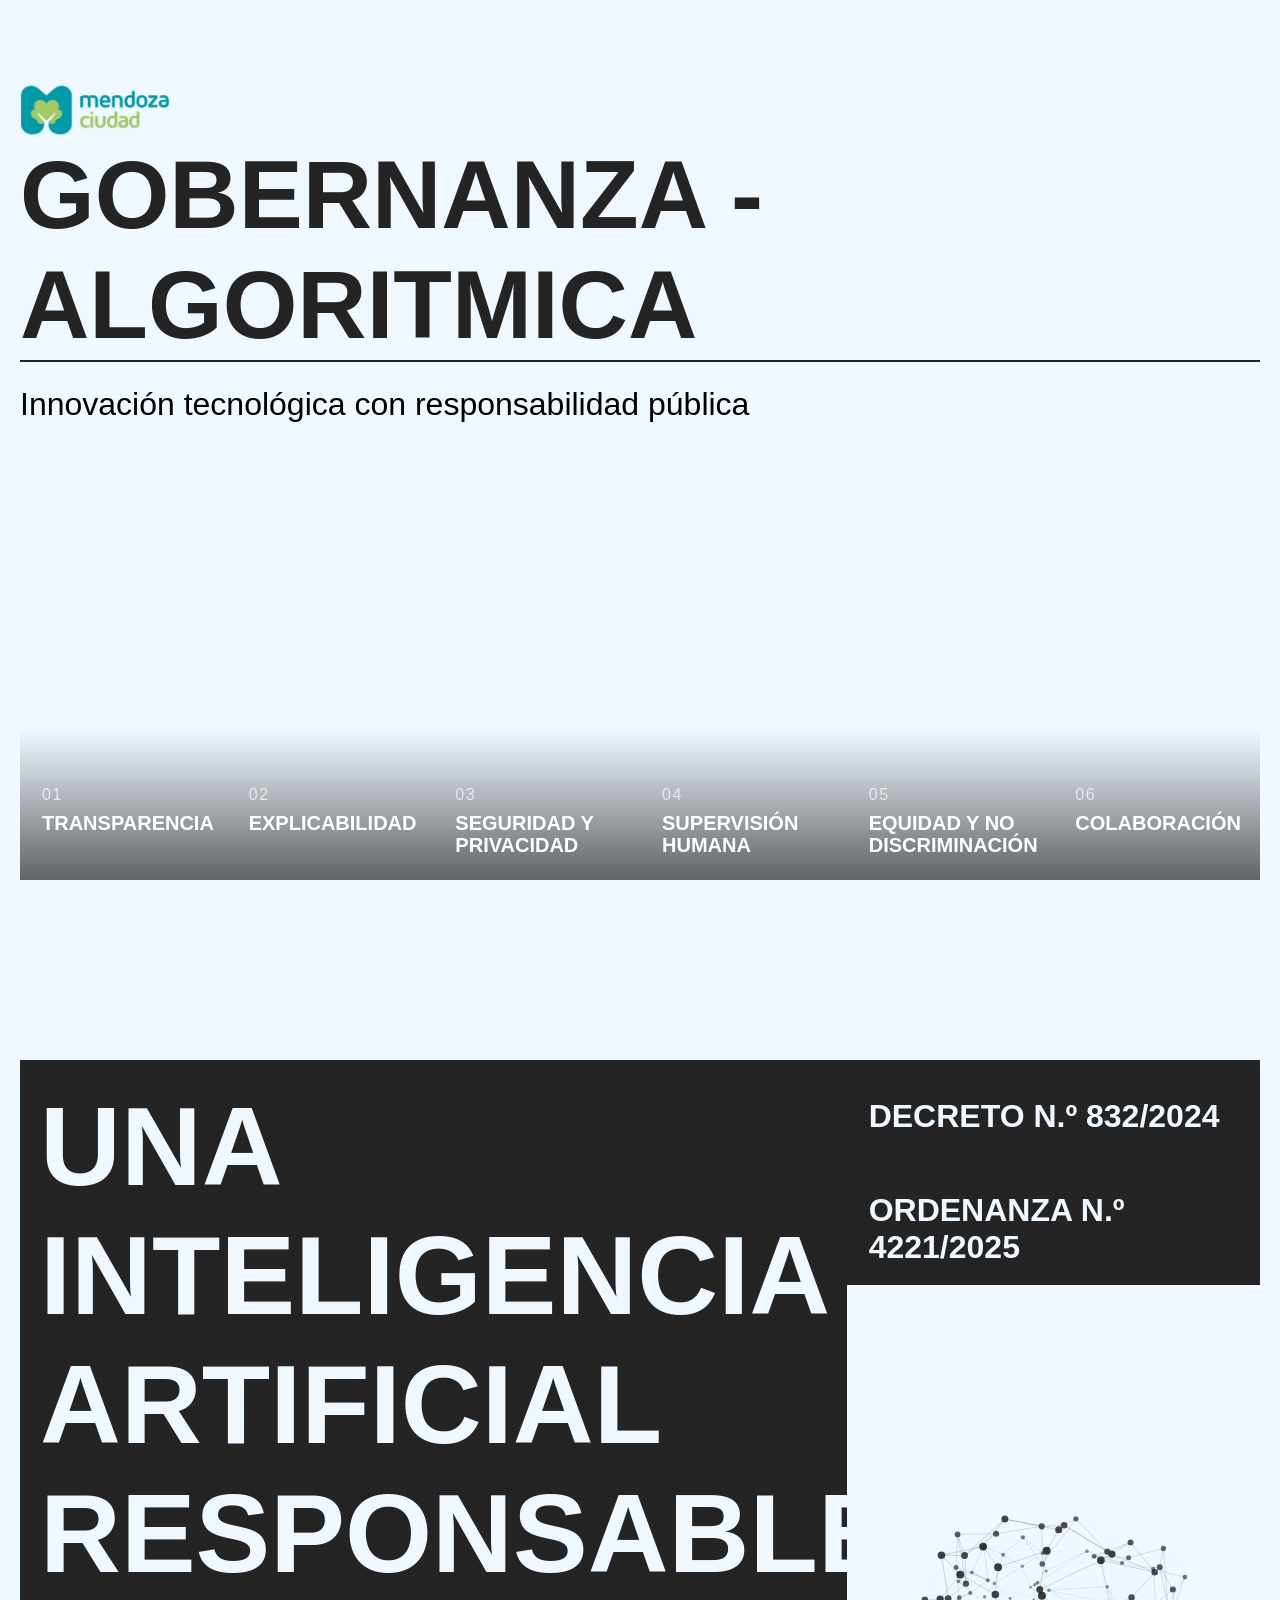
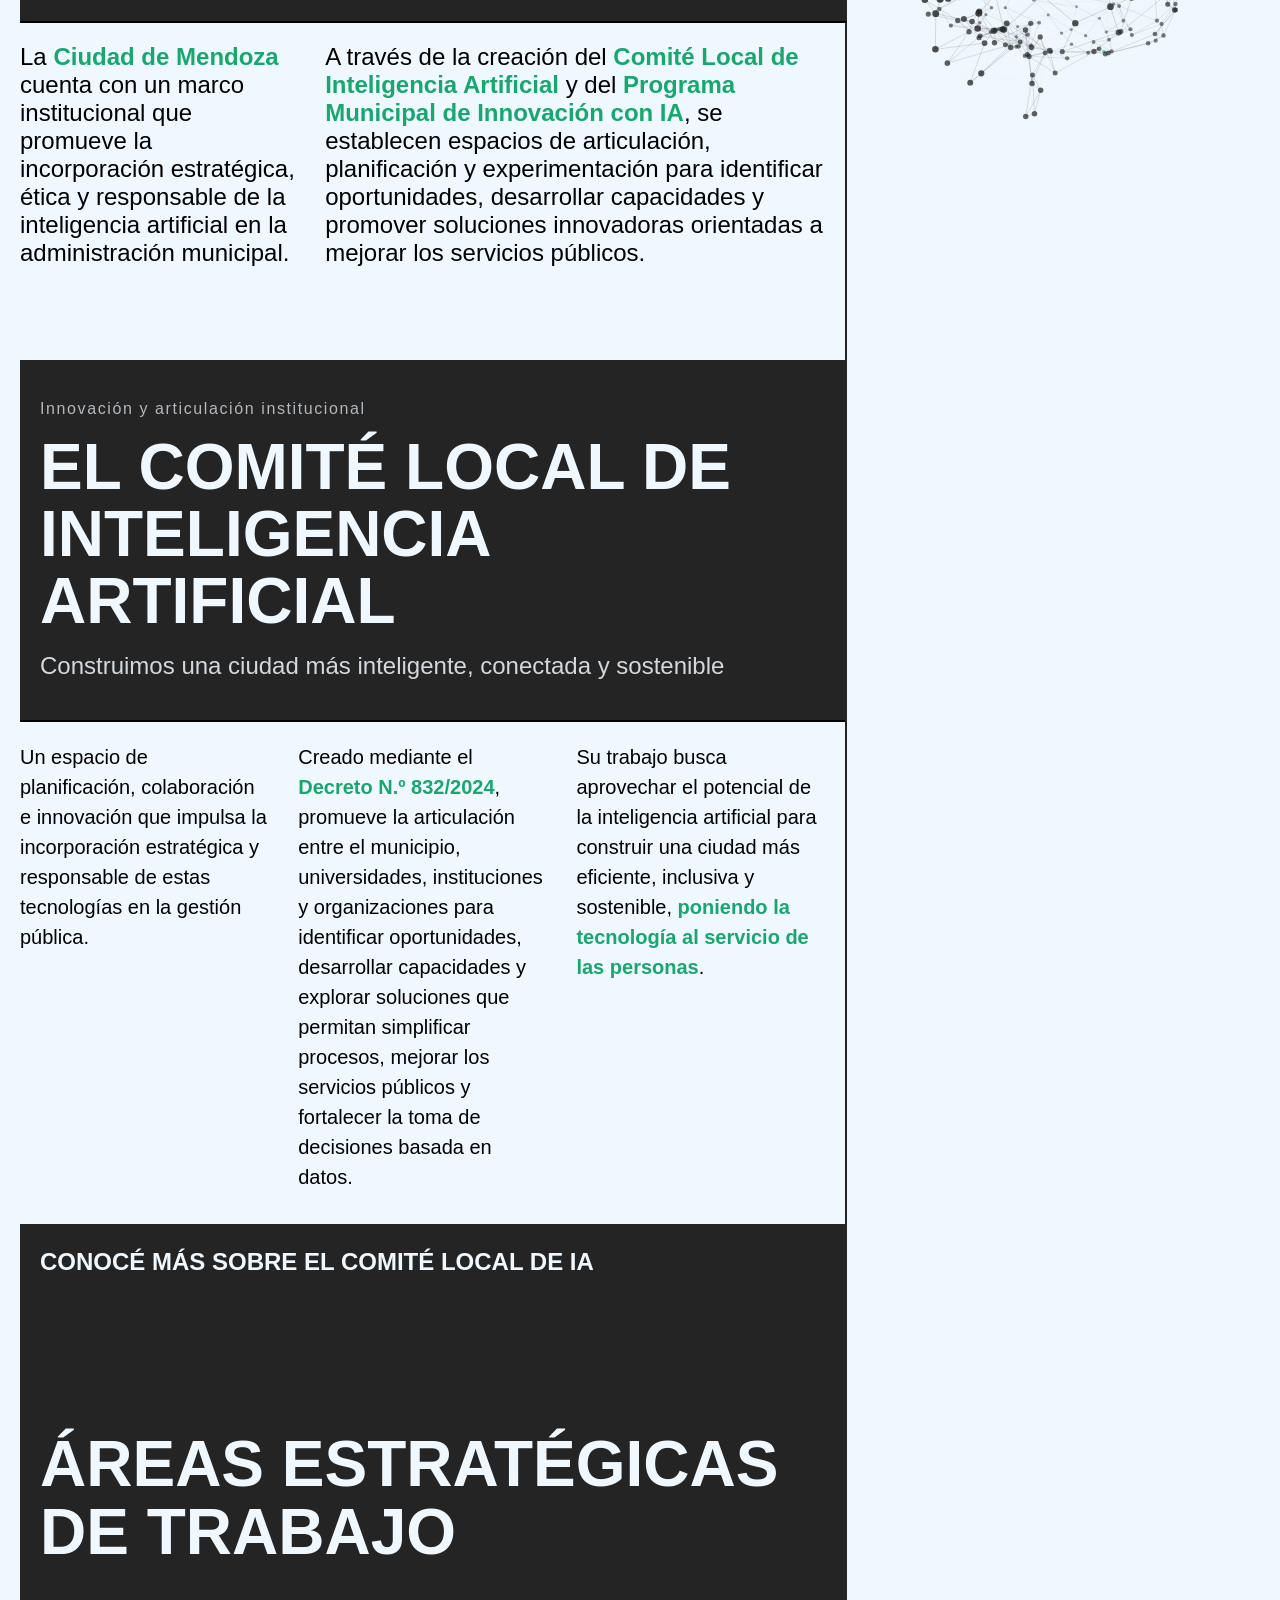
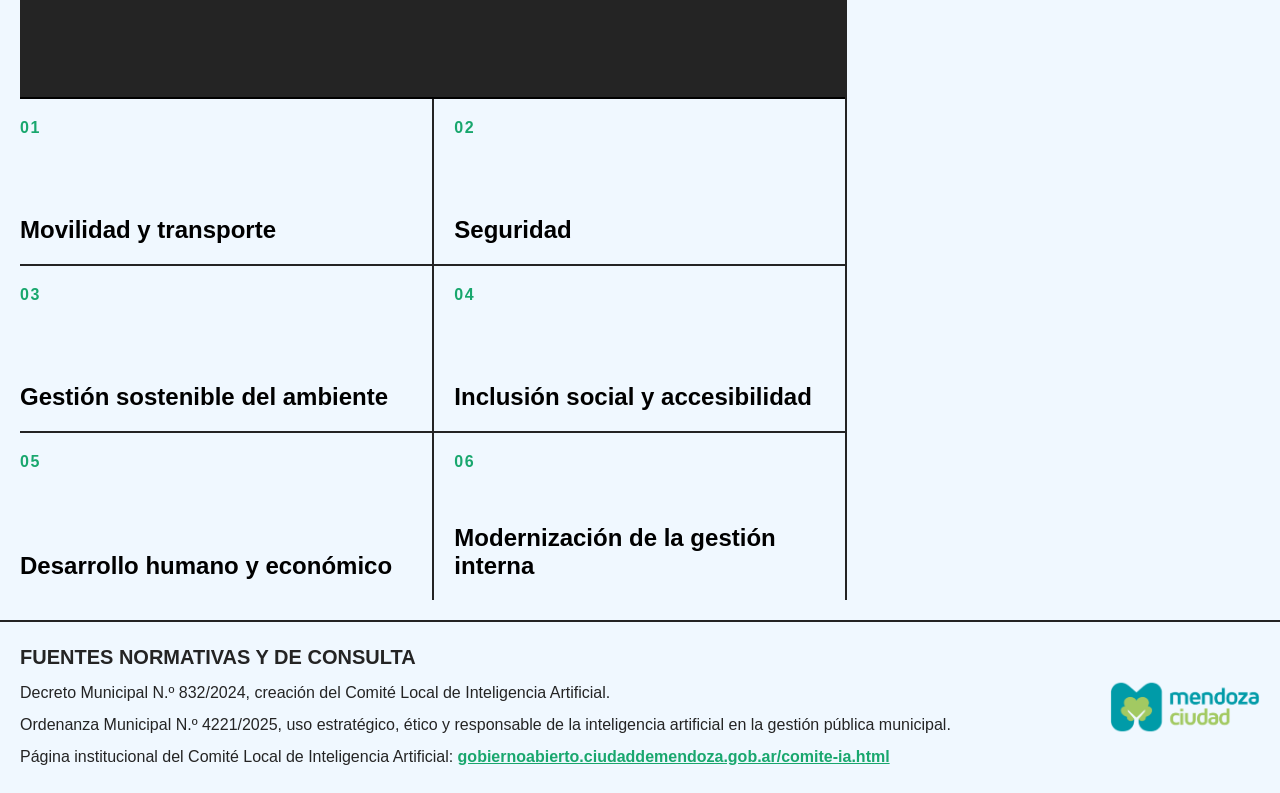
==== pages/g-algortimica/index.html @ 295cec79 "Commit inicial" ====
<!DOCTYPE html>
<html lang="en">

<head>
    <meta charset="UTF-8">
    <meta name="viewport" content="width=device-width, initial-scale=1.0">
    <link rel="stylesheet" href="/pages/g-algortimica/styles/styles.css">
    <title>Gobernanza Algoritmica</title>
</head>

<body>
    <section class="hero">
        <div class="hero-main">
            <div class="hero-title">
                <img src="/assets/images/logo.png" alt="">
                <h1>Gobernanza - Algoritmica</h1>
                <p>Innovación tecnológica con responsabilidad pública</p>
            </div>

            <div class="hero-bkg">
                <video src="https://www.dropbox.com/scl/fi/u97y5ml16v448erpi1gme/3141208-uhd_3840_2160_25fps.mp4?rlkey=0gt4qyenx9lrs9hzuuvoqnxvq&st=dh34hwf9&raw=1" autoplay loop muted></video>

                <!-- Cards sobre el video, en horizontal -->
                <div class="primary-aside-cards">
                    <article class="card" tabindex="0">
                        <span class="card-num">01</span>
                        <h2 class="card-title">Transparencia</h2>
                        <div class="card-body">
                            <p>Informar a la ciudadanía sobre el uso de inteligencia artificial, sus objetivos y su
                                impacto en los servicios públicos.</p>
                        </div>
                    </article>

                    <article class="card" tabindex="0">
                        <span class="card-num">02</span>
                        <h2 class="card-title">Explicabilidad</h2>
                        <div class="card-body">
                            <p>Promover sistemas comprensibles, cuyos resultados y decisiones puedan ser interpretados
                                por las personas.</p>
                        </div>
                    </article>

                    <article class="card" tabindex="0">
                        <span class="card-num">03</span>
                        <h2 class="card-title">Seguridad y privacidad</h2>
                        <div class="card-body">
                            <p>Proteger los datos y la información, previniendo accesos no autorizados y usos
                                indebidos.</p>
                        </div>
                    </article>

                    <article class="card" tabindex="0">
                        <span class="card-num">04</span>
                        <h2 class="card-title">Supervisión humana</h2>
                        <div class="card-body">
                            <p>Garantizar mecanismos de control humano que permitan prevenir daños, corregir errores y
                                rendir cuentas.</p>
                        </div>
                    </article>

                    <article class="card" tabindex="0">
                        <span class="card-num">05</span>
                        <h2 class="card-title">Equidad y no discriminación</h2>
                        <div class="card-body">
                            <p>Promover tecnologías que respeten los derechos de las personas y minimicen los riesgos
                                de sesgos discriminatorios.</p>
                        </div>
                    </article>

                    <article class="card" tabindex="0">
                        <span class="card-num">06</span>
                        <h2 class="card-title">Colaboración</h2>
                        <div class="card-body">
                            <p>Fomentar el intercambio de conocimientos y la participación de instituciones públicas,
                                académicas y privadas.</p>
                        </div>
                    </article>
                </div>
            </div>
        </div>
    </section>

    <!-- STAGE: agrupa las 3 secciones + el riel donde vive la red neuronal.
         Cada sección declara su forma con data-shape (sphere | circuit | brain) -->
    <div class="stage">

        <section class="primary" data-shape="sphere">
            <div class="primary-main">
                <div class="primary-grid1 primary-box">
                    <h2>una <br> inteligencia artificial responsable</h2>
                </div>
                <div class="primary-grid2 primary-box">
                    <p>La <span>Ciudad de Mendoza</span> cuenta con un marco institucional que promueve la
                        incorporación estratégica, ética y responsable de la inteligencia artificial en la
                        administración municipal.</p>
                    <p>A través de la creación del <span> Comité Local de Inteligencia Artificial </span>y del
                        <span>Programa Municipal de Innovación con IA</span>, se establecen espacios de articulación,
                        planificación y experimentación para identificar oportunidades, desarrollar capacidades y
                        promover soluciones innovadoras orientadas a mejorar los servicios públicos.</p>
                </div>
                <div class="primary-grid4 primary-box">
                    <div class="primary-btns">
                        <a href="#">Decreto N.º 832/2024</a>
                        <a href="#">Ordenanza N.º 4221/2025</a>
                    </div>
                </div>
            </div>
        </section>

        <section class="secondary chapter" data-shape="circuit">
            <div class="chapter-head">
                <span class="chapter-num">Innovación y articulación institucional</span>
                <h2>El Comité Local de Inteligencia artificial</h2>
                <p class="chapter-sub">Construimos una ciudad más inteligente, conectada y sostenible</p>
            </div>
            <div class="chapter-body">
                <p>Un espacio de planificación, colaboración e innovación que impulsa la incorporación estratégica y responsable de estas tecnologías en la gestión pública.</p>
                <p>Creado mediante el <span>Decreto N.º 832/2024</span>, promueve la articulación entre el municipio, universidades, instituciones y organizaciones para identificar oportunidades, desarrollar capacidades y explorar soluciones que permitan simplificar procesos, mejorar los servicios públicos y fortalecer la toma de decisiones basada en datos.</p>
                <p>Su trabajo busca aprovechar el potencial de la inteligencia artificial para construir una ciudad más eficiente, inclusiva y sostenible, <span>poniendo la tecnología al servicio de las personas</span>.</p>
            </div>
            <a class="chapter-link" href="https://gobiernoabierto.ciudaddemendoza.gob.ar/comite-ia.html" target="_blank" rel="noopener">Conocé más sobre el Comité Local de IA</a>
        </section>

        <section class="tertiary chapter" data-shape="brain">
            <div class="chapter-head">
                <h2>Áreas estratégicas <br> de trabajo</h2>
            </div>
            <ol class="areas">
                <li><span class="area-num">01</span>Movilidad y transporte</li>
                <li><span class="area-num">02</span>Seguridad</li>
                <li><span class="area-num">03</span>Gestión sostenible del ambiente</li>
                <li><span class="area-num">04</span>Inclusión social y accesibilidad</li>
                <li><span class="area-num">05</span>Desarrollo humano y económico</li>
                <li><span class="area-num">06</span>Modernización de la gestión interna</li>
            </ol>
        </section>

        <!-- Riel derecho: el canvas queda pegado (sticky) mientras se scrollea -->
        <aside class="network-rail" aria-hidden="true">
            <div class="network-sticky">
                <canvas id="c"></canvas>
            </div>
        </aside>
    </div>

    <footer class="sources">
        <div class="sources-content">
        <h2>Fuentes normativas y de consulta</h2>
        <ul>
            <li>Decreto Municipal N.º 832/2024, creación del Comité Local de Inteligencia Artificial.</li>
            <li>Ordenanza Municipal N.º 4221/2025, uso estratégico, ético y responsable de la inteligencia artificial en la gestión pública municipal.</li>
            <li>Página institucional del Comité Local de Inteligencia Artificial: <a href="https://gobiernoabierto.ciudaddemendoza.gob.ar/comite-ia.html" target="_blank" rel="noopener">gobiernoabierto.ciudaddemendoza.gob.ar/comite-ia.html</a></li>
        </ul>
        </div>
        <img src="/assets/images/logo.png" alt="">
    </footer>

    <script src="scripts/red.js"></script>
</body>

</html>
---- pages/g-algortimica/styles/styles.css ----
:root {
    /* colores que lee red.js para dibujar la red */
    --node: #242424;
    --edge: #242424;
    --pulse: #19a76e;
}

* {
    padding: 0;
    margin: 0;
    box-sizing: border-box;
    font-family: "Raleway", sans-serif;
}

body {
    background-color: aliceblue;
}

.hero {
    width: 100%;
    height: 100vh;
    /* sin overflow hidden: el texto de las cards sale del hero hacia abajo */
    position: relative;
    z-index: 1;
}

.hero-main {
    width: 100%;
    height: 100%;
    display: flex;
    flex-direction: column;
    justify-content: end;
    gap: 8px;
    /* el video llega hasta abajo, dejando solo un pequeño padding */
    padding: 80px 20px 20px 20px;
}

.hero-title {
    width: 100%;
    height: auto;
    display: flex;
    flex-direction: column;
    justify-content: center;
    align-items: start;
}

.hero-title img {
    width: 150px;
    height: auto;
}

.hero-title h1 {
    text-transform: uppercase;
    font-size: 6rem;
    color: #242424;
    text-align: start;
    border-bottom: 2px solid #242424;
}

.hero-title p {
    padding: 24px 0;
    font-size: 2rem;
}

.hero-bkg {
    position: relative;
    width: 100%;
    flex: 1;
    min-height: 0;
}

.hero-bkg video {
    display: block;
    width: 100%;
    height: 100%;
    object-fit: cover;
    object-position: center center;
}


/* ---------- Cards sobre el video ---------- */

.primary-aside-cards {
    position: absolute;
    left: 0;
    right: 0;
    bottom: 0;
    display: flex;
    flex-direction: row;
    /* degradado para que el texto blanco se lea sobre el video */
    background-image: linear-gradient(to top, rgba(0, 0, 0, 0.6), rgba(0, 0, 0, 0));
}

.card {
    position: relative;
    /* el texto se ubica respecto de la card */
    flex: 1 1 0;
    min-width: 0;
    display: flex;
    flex-direction: column;
    gap: 8px;
    padding: 56px 20px 24px;
    border-left: 2px solid transparent;
    color: #fff;
    cursor: pointer;
    outline: none;
    transition: border-color 0.4s ease, background-color 0.4s ease;
}

.card-num {
    font-size: 1rem;
    letter-spacing: 0.1em;
    opacity: 0.7;
}

.card-title {
    text-transform: uppercase;
    font-size: 1.25rem;
    line-height: 1.1;
    font-weight: 600;
}

/* Texto: aparece por debajo del contenedor del video, en negro */
.card-body {
    position: absolute;
    top: 100%;
    left: -2px;
    /* alineado con el borde de la card */
    width: calc(100% + 2px);
    padding: 16px 16px 0 18px;
    border-left: 2px solid transparent;
    color: #242424;
    opacity: 0;
    transform: translateY(-10px);
    pointer-events: none;
    transition: opacity 0.4s ease, transform 0.4s ease, border-color 0.4s ease;
}

.card-body p {
    font-size: 1rem;
    line-height: 1.5;
    color: #242424;
}

.card:hover,
.card:focus-visible {
    border-left-color: #fff;
    /* el borde blanco acompaña a la card sobre el video */
    background-color: rgba(255, 255, 255, 0.08);
}

.card:hover .card-body,
.card:focus-visible .card-body {
    opacity: 1;
    transform: translateY(0);
    border-left-color: #242424;
    /* y el borde negro continúa junto al texto */
    pointer-events: auto;
}

/* ---------- STAGE: secciones + riel sticky de la red ---------- */

.stage {
    position: relative;
    /* crea su propio contexto de apilado sin pasar por encima del hero */
    isolation: isolate;
}

/*
  El riel ocupa el tercio derecho (columnas 9-12 del grid de primary)
  y arranca donde empezaba el canvas original (fila 3 de 8 => 25vh,
  más los 160px de padding superior de primary).
  Se estira hasta el final del stage; el contenedor interno es sticky.
*/
.network-rail {
    position: absolute;
    top: calc(160px + 25vh);
    bottom: 0;
    right: 20px;
    width: calc((100% - 40px) / 3);
}

.network-sticky {
    position: sticky;
    top: 12.5vh;
    /* centrado vertical: (100vh - 75vh) / 2 */
    height: 75vh;
}

canvas {
    display: block;
    width: 100%;
    height: 100%;
    background: transparent;
    cursor: grab;
    touch-action: none;
}

canvas:active {
    cursor: grabbing;
}

/* ---------- Primary ---------- */

.primary {
    width: 100%;
    height: auto;
    display: flex;
    gap: 8px;
    /* espacio superior para que el texto de las cards no pise el contenido */
    padding: 160px 20px 0px;
}

.primary-main {
    width: 100%;
    height: 100vh;
    display: grid;
    grid-template-columns: repeat(12, 1fr);
    grid-template-rows: repeat(8, 1fr);
}

.primary-grid1 {
    grid-column: span 8 / span 8;
    grid-row: span 5 / span 5;
    border-bottom: 2px solid black;
    display: flex;
    align-items: center;
    background-color: #242424;
    padding-left: 20px;
}

.primary-grid1 h2 {
    text-transform: uppercase;
    font-size: 7rem;
    color: aliceblue;
}

.primary-grid2 {
    grid-column: span 8 / span 8;
    grid-row: span 3 / span 3;
    grid-column-start: 1;
    grid-row-start: 6;
    display: flex;
    gap: 30px;
    padding: 20px 0;
    padding-right: 20px;
    border-right: 2px solid #242424;
}

.primary-grid2 p {
    font-size: 1.5rem;
}

.primary-grid2 span {
    font-weight: 700;
    color: #19a76e;
}

.primary-grid4 {
    grid-column: span 4 / span 4;
    grid-row: span 2 / span 2;
    grid-column-start: 9;
    grid-row-start: 1;
    border-left: 2px solid #242424;
}

.primary-btns {
    width: 100%;
    height: 100%;
    display: flex;
    flex-direction: column;
    justify-content: center;
}

.primary-btns a {
    text-decoration: none;
    color: aliceblue;
    font-weight: 700;
    text-transform: uppercase;
    font-size: 2rem;
    transition: 0.5s;
    background-color: #242424;
    height: 100%;
    display: flex;
    align-items: center;
    padding-left: 20px;
}

.primary-btns a:hover {
    background-color: #e29b01;
}

/* ---------- Secondary / Tertiary (columna izquierda, 8 de 12) ---------- */

.chapter {
    width: calc((100% - 40px) * 2 / 3);
    margin-left: 20px;
    min-height: 100vh;
    display: flex;
    flex-direction: column;
    border-right: 2px solid #242424;
}

.tertiary {
    margin-bottom: 20px;
}

.chapter-head {
    flex: 5;
    display: flex;
    flex-direction: column;
    justify-content: center;
    gap: 16px;
    padding: 40px 20px;
    background-color: #242424;
    border-bottom: 2px solid black;
}

.chapter-num {
    font-size: 1rem;
    letter-spacing: 0.1em;
    color: aliceblue;
    opacity: 0.7;
}

.chapter-head h2 {
    text-transform: uppercase;
    font-size: clamp(3rem, 5vw, 6rem);
    line-height: 1.05;
    color: aliceblue;
}

.chapter-body {
    flex: 3;
    display: flex;
    gap: 30px;
    padding: 20px 20px 20px 0;
}

.chapter-body p {
    font-size: 1.5rem;
}

.chapter-body span {
    font-weight: 700;
    color: #19a76e;
}


/* ---------- Contenido agregado: Comité, áreas estratégicas, fuentes ---------- */

.chapter-sub {
    font-size: 1.5rem;
    color: aliceblue;
    opacity: 0.85;
}

.secondary .chapter-body {
    flex: none;
    padding-bottom: 32px;
}

.secondary .chapter-body p {
    flex: 1 1 0;
    font-size: 1.25rem;
    line-height: 1.5;
}

.chapter-link {
    text-decoration: none;
    color: aliceblue;
    font-weight: 700;
    text-transform: uppercase;
    font-size: 1.5rem;
    background-color: #242424;
    padding: 24px 20px;
    transition: 0.5s;
}

.chapter-link:hover {
    background-color: #e29b01;
}

.areas {
    flex: 3;
    list-style: none;
    display: grid;
    grid-template-columns: repeat(2, 1fr);
    grid-auto-rows: 1fr;
}

.areas li {
    display: flex;
    flex-direction: column;
    justify-content: space-between;
    gap: 16px;
    padding: 20px 20px 20px 0;
    font-size: 1.5rem;
    font-weight: 600;
    border-bottom: 2px solid #242424;
}

.areas li:nth-child(even) {
    padding-left: 20px;
    border-left: 2px solid #242424;
}

.areas li:nth-last-child(-n+2) {
    border-bottom: none;
}

.area-num {
    font-size: 1rem;
    letter-spacing: 0.1em;
    color: #19a76e;
}

.sources {
    width: 100%;
    padding: 24px 20px;
    border-top: 2px solid #242424;
    color: #242424;
    display: flex;
    justify-content: space-between;
}
.sources img{
    width: 150px;
    height: auto;
    object-fit: contain;
}
.sources h2 {
    text-transform: uppercase;
    font-size: 1.25rem;
    margin-bottom: 12px;
}

.sources ul {
    list-style: none;
    display: flex;
    flex-direction: column;
    gap: 8px;
}

.sources li {
    font-size: 1rem;
    line-height: 1.5;
}

.sources a {
    color: #19a76e;
    font-weight: 700;
}

/* ---------- Pantallas chicas ---------- */

/* Cards en 2 columnas y texto dentro de la card */
@media (max-width: 900px) {
    .hero-main {
        padding-bottom: 20px;
    }

    .hero-title h1 {
        font-size: 3rem;
    }

    .hero-title p {
        font-size: 1.2rem;
    }

    .primary-aside-cards {
        flex-wrap: wrap;
    }

    .card {
        flex: 1 1 50%;
        padding: 16px 16px 12px;
    }

    .card-body {
        position: static;
        width: auto;
        padding: 0;
        border: none;
        color: #fff;
        display: none;
        opacity: 1;
        transform: none;
    }

    .card-body p {
        color: #fff;
        font-size: 0.9rem;
    }

    .card:hover .card-body,
    .card:focus-visible .card-body {
        display: block;
        border: none;
    }

    .primary-main h2 {
        font-size: 3rem;
    }

    /* Los capítulos ocupan todo el ancho y la red queda de fondo */
    .chapter {
        width: calc(100% - 40px);
    }

    .chapter-head h2 {
        font-size: 3rem;
    }

    .chapter-body {
        flex-direction: column;
    }

    .network-rail {
        top: 0;
        left: 20px;
        width: auto;
        z-index: -1;
        opacity: 0.35;
        pointer-events: none;
    }

    .network-sticky {
        top: 20vh;
        height: 60vh;
        border-left: none;
    }

    .secondary .chapter-body p {
        font-size: 1.1rem;
    }

    .chapter-sub {
        font-size: 1.2rem;
    }

    .areas {
        grid-template-columns: 1fr;
    }

    .areas li:nth-child(even) {
        padding-left: 0;
        border-left: none;
    }

    .areas li:nth-last-child(2) {
        border-bottom: 2px solid #242424;
    }
}
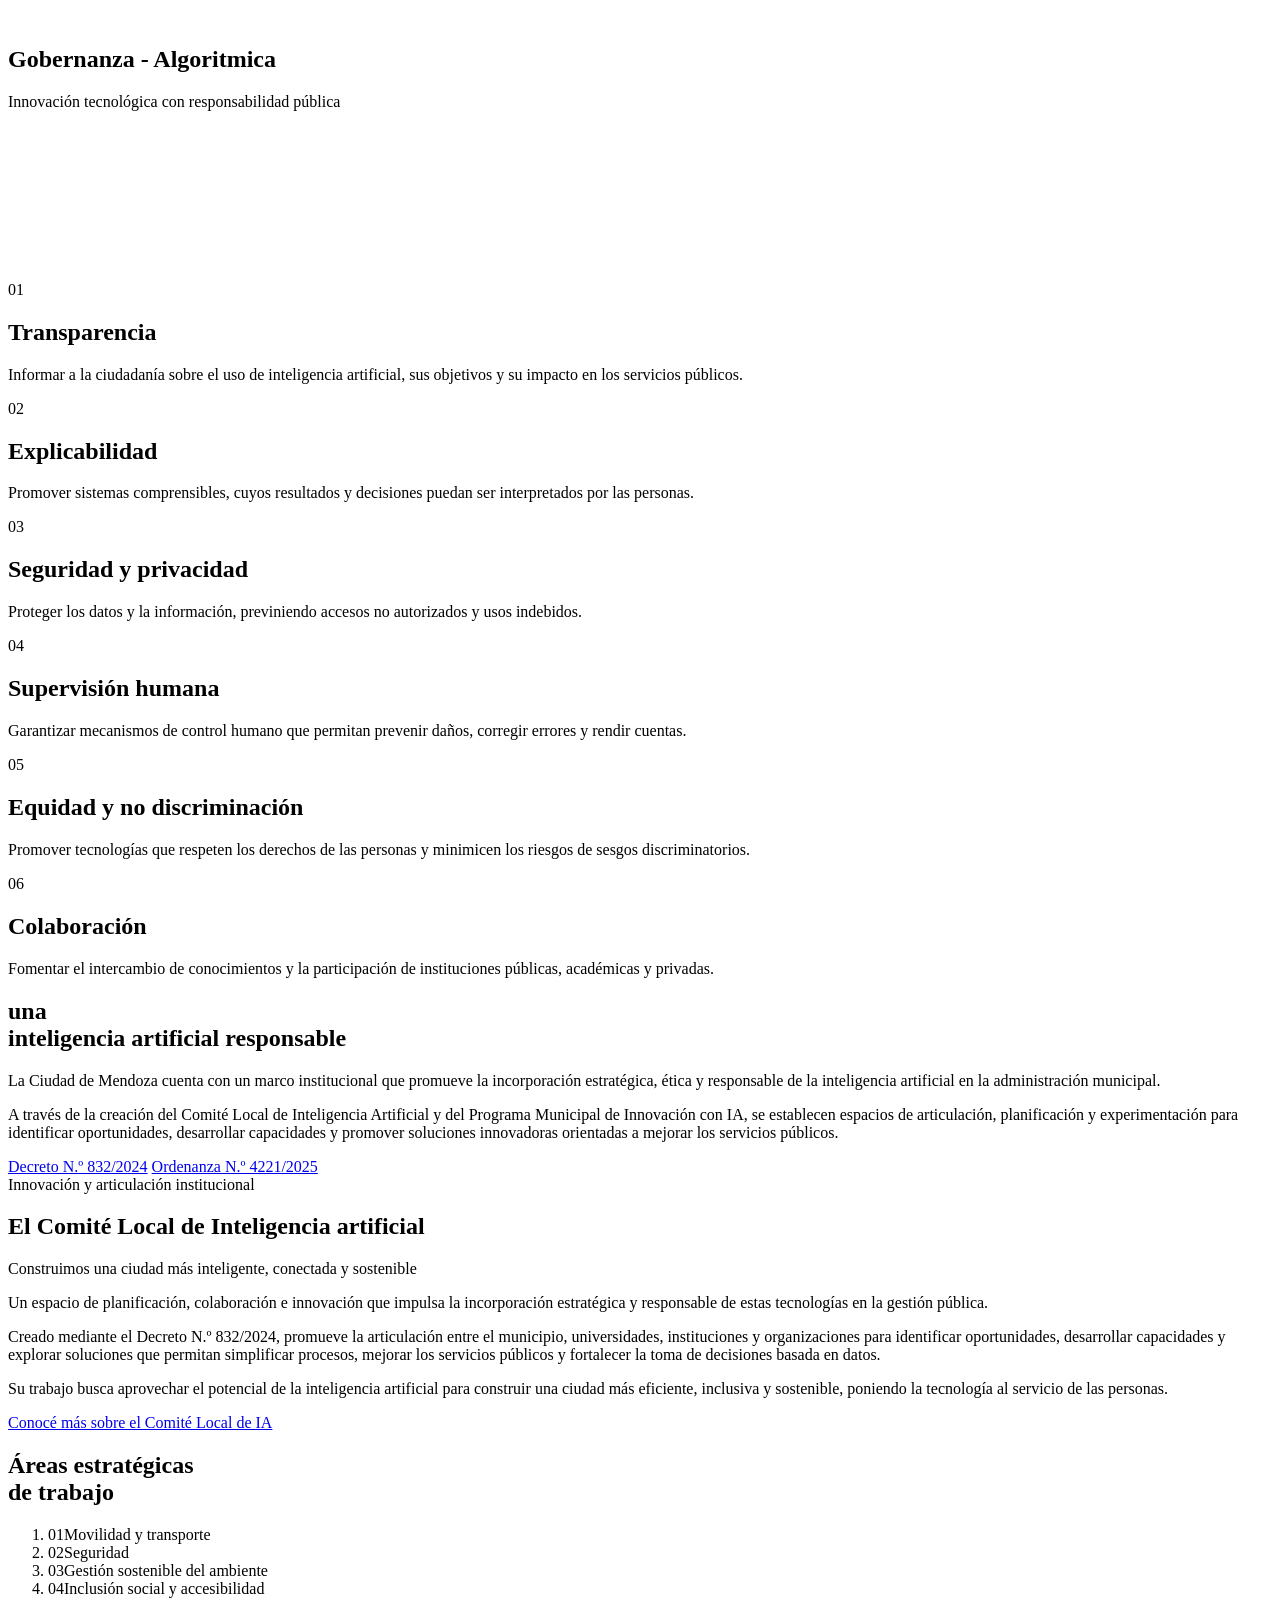
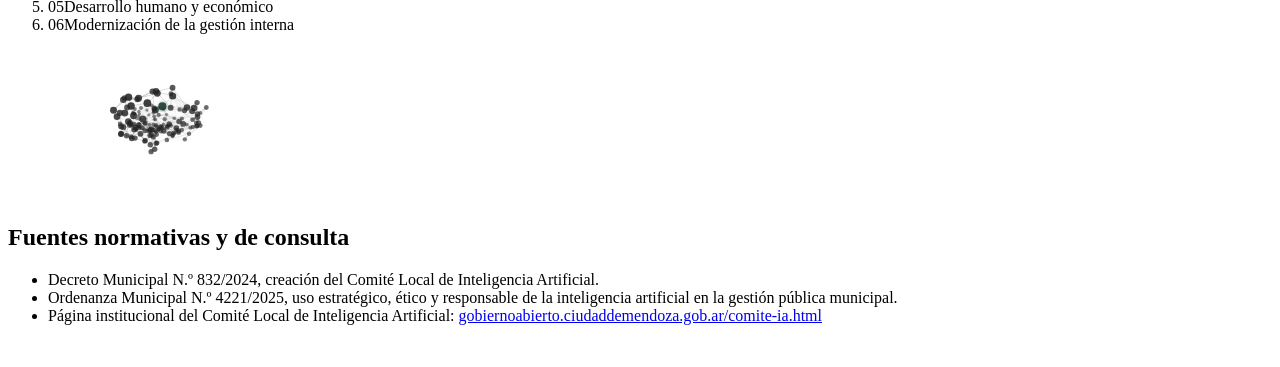
==== commit 70533572: "correccion de rutas estilos" ====
--- a/pages/g-algortimica/index.html
+++ b/pages/g-algortimica/index.html
@@ -4,7 +4,7 @@
 <head>
     <meta charset="UTF-8">
     <meta name="viewport" content="width=device-width, initial-scale=1.0">
-    <link rel="stylesheet" href="/pages/g-algortimica/styles/styles.css">
+    <link rel="stylesheet" href="pages/g-algortimica/styles/styles.css">
     <title>Gobernanza Algoritmica</title>
 </head>
 
@@ -12,7 +12,7 @@
     <section class="hero">
         <div class="hero-main">
             <div class="hero-title">
-                <img src="/assets/images/logo.png" alt="">
+                <img src="assets/images/logo.png" alt="">
                 <h1>Gobernanza - Algoritmica</h1>
                 <p>Innovación tecnológica con responsabilidad pública</p>
             </div>
@@ -152,7 +152,7 @@
             <li>Página institucional del Comité Local de Inteligencia Artificial: <a href="https://gobiernoabierto.ciudaddemendoza.gob.ar/comite-ia.html" target="_blank" rel="noopener">gobiernoabierto.ciudaddemendoza.gob.ar/comite-ia.html</a></li>
         </ul>
         </div>
-        <img src="/assets/images/logo.png" alt="">
+        <img src="assets/images/logo.png" alt="">
     </footer>
 
     <script src="scripts/red.js"></script>
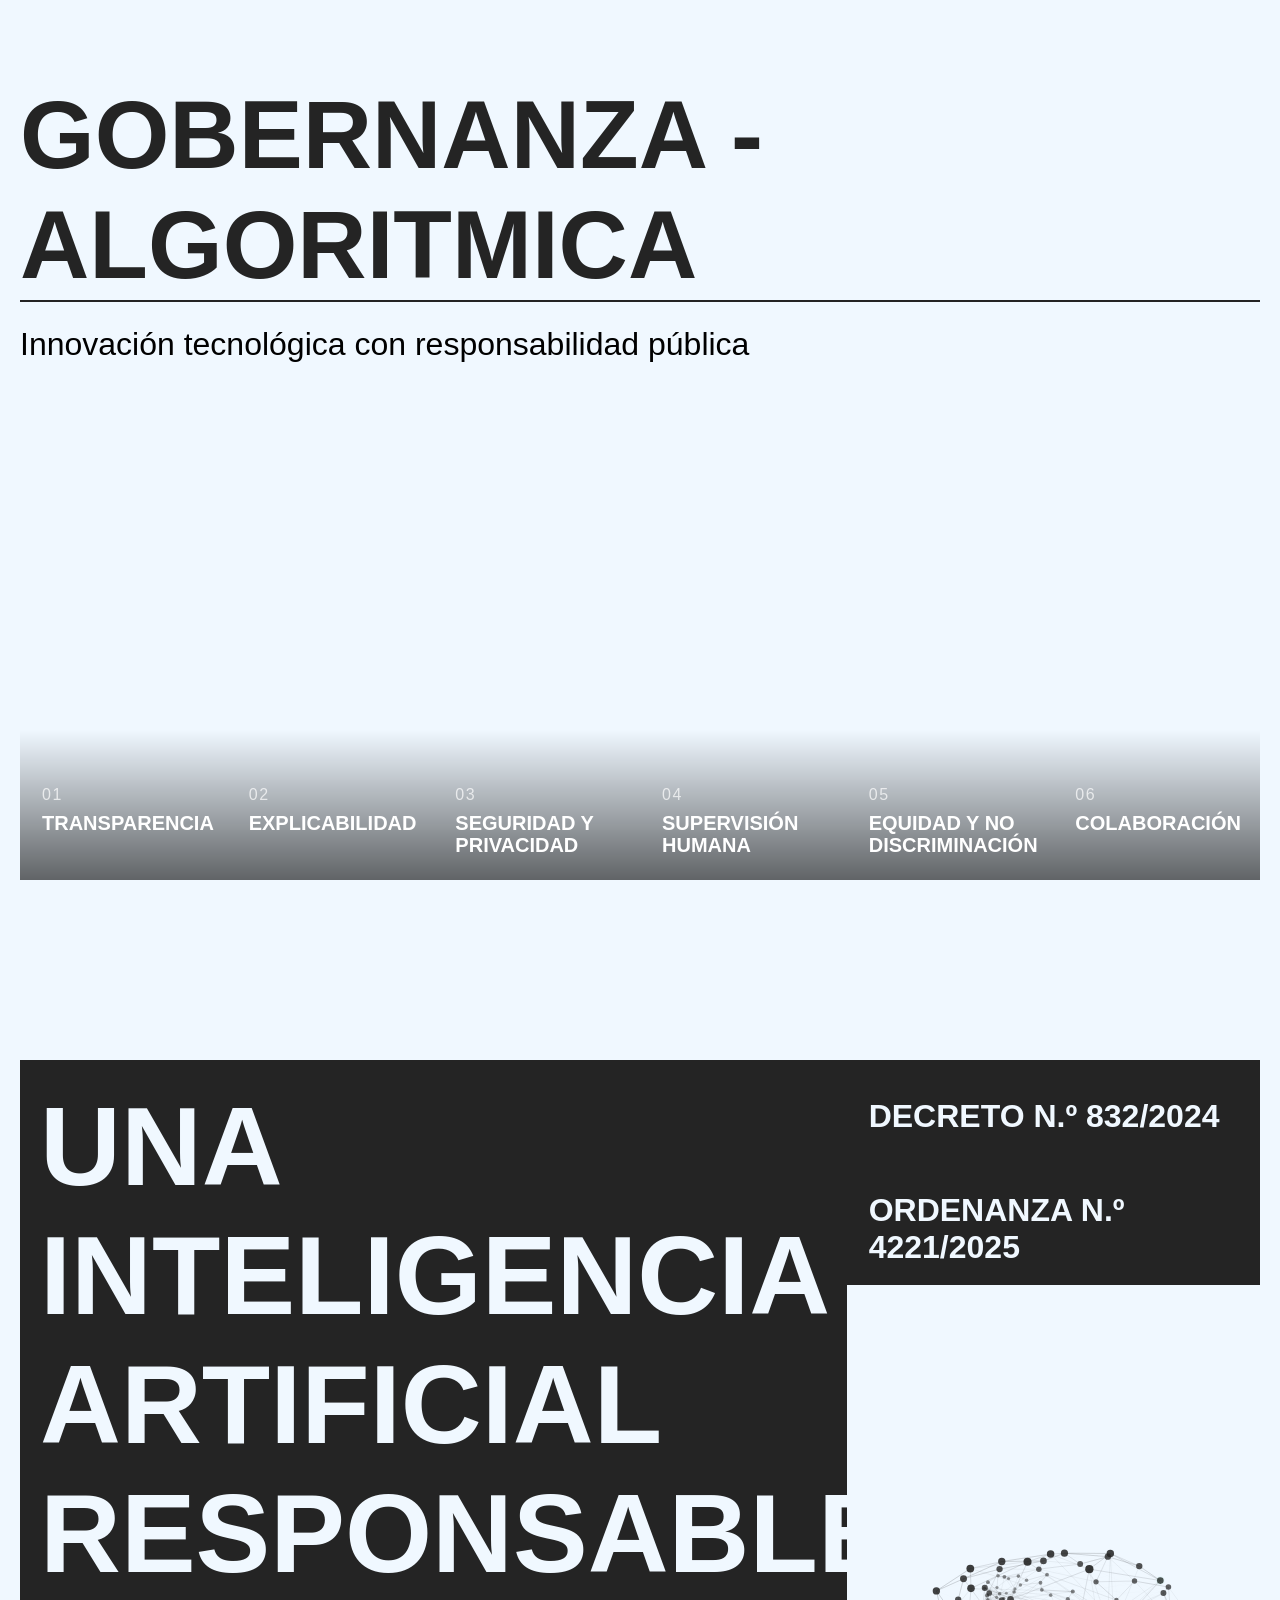
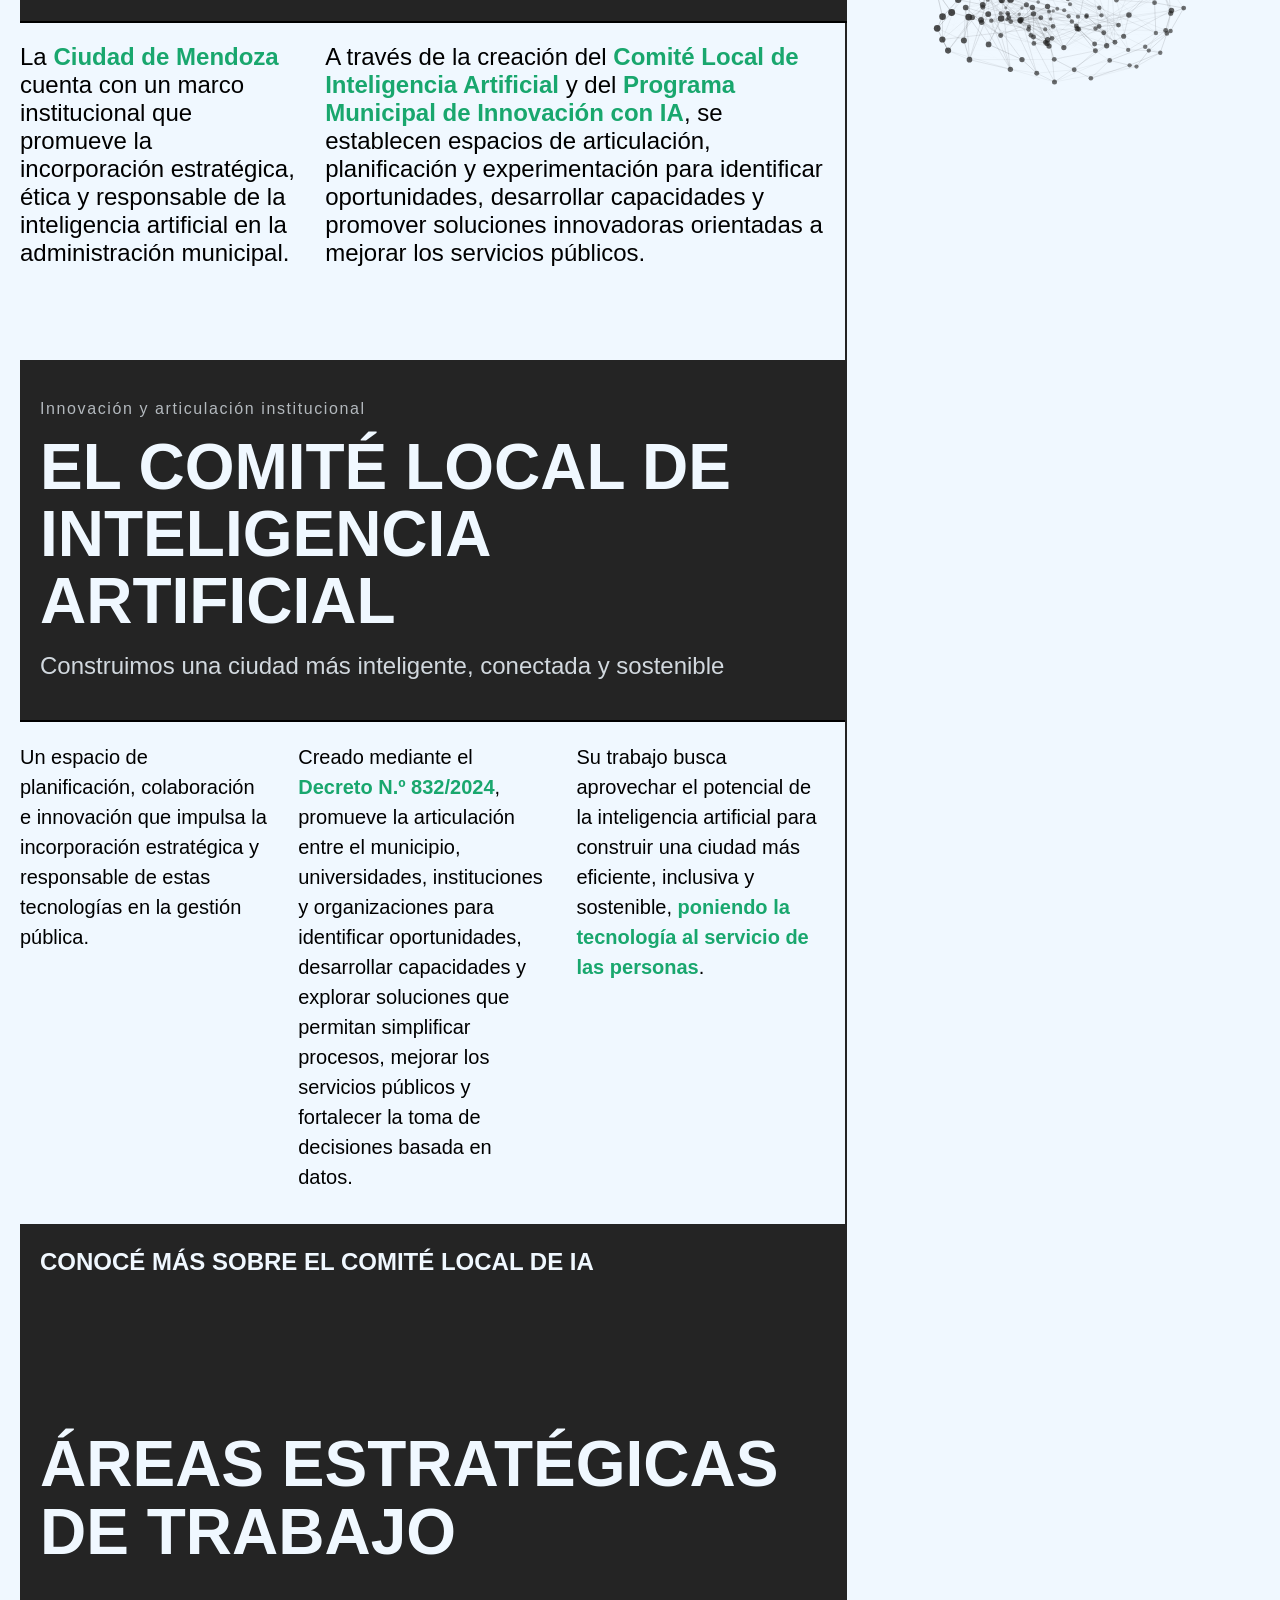
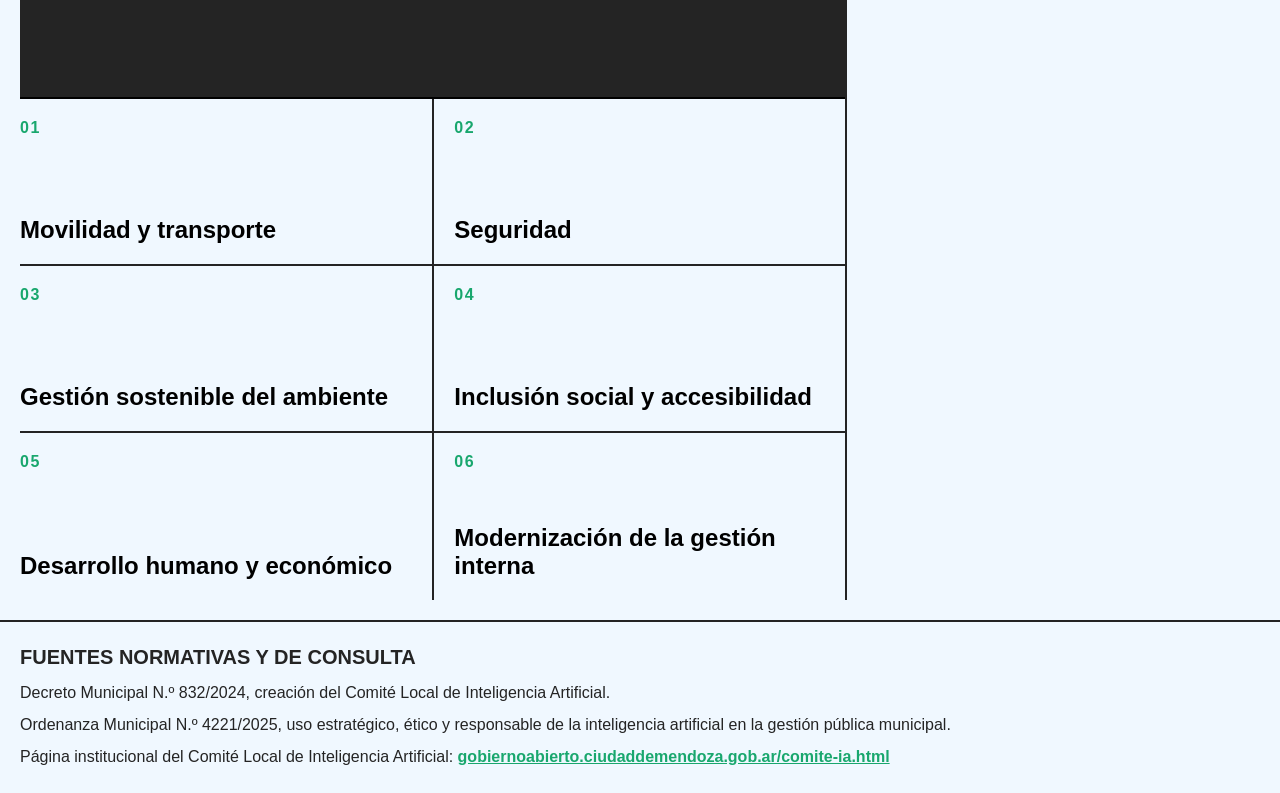
==== commit bdfd2428: "rutas de estilos" ====
--- a/pages/g-algortimica/index.html
+++ b/pages/g-algortimica/index.html
@@ -4,7 +4,7 @@
 <head>
     <meta charset="UTF-8">
     <meta name="viewport" content="width=device-width, initial-scale=1.0">
-    <link rel="stylesheet" href="pages/g-algortimica/styles/styles.css">
+    <link rel="stylesheet" href="styles/styles.css">
     <title>Gobernanza Algoritmica</title>
 </head>
 
--- a/pages/g-algortimica/styles/styles.css
+++ b/pages/g-algortimica/styles/styles.css
@@ -0,0 +1,553 @@
+:root {
+    /* colores que lee red.js para dibujar la red */
+    --node: #242424;
+    --edge: #242424;
+    --pulse: #19a76e;
+}
+
+* {
+    padding: 0;
+    margin: 0;
+    box-sizing: border-box;
+    font-family: "Raleway", sans-serif;
+}
+
+body {
+    background-color: aliceblue;
+}
+
+.hero {
+    width: 100%;
+    height: 100vh;
+    /* sin overflow hidden: el texto de las cards sale del hero hacia abajo */
+    position: relative;
+    z-index: 1;
+}
+
+.hero-main {
+    width: 100%;
+    height: 100%;
+    display: flex;
+    flex-direction: column;
+    justify-content: end;
+    gap: 8px;
+    /* el video llega hasta abajo, dejando solo un pequeño padding */
+    padding: 80px 20px 20px 20px;
+}
+
+.hero-title {
+    width: 100%;
+    height: auto;
+    display: flex;
+    flex-direction: column;
+    justify-content: center;
+    align-items: start;
+}
+
+.hero-title img {
+    width: 150px;
+    height: auto;
+}
+
+.hero-title h1 {
+    text-transform: uppercase;
+    font-size: 6rem;
+    color: #242424;
+    text-align: start;
+    border-bottom: 2px solid #242424;
+}
+
+.hero-title p {
+    padding: 24px 0;
+    font-size: 2rem;
+}
+
+.hero-bkg {
+    position: relative;
+    width: 100%;
+    flex: 1;
+    min-height: 0;
+}
+
+.hero-bkg video {
+    display: block;
+    width: 100%;
+    height: 100%;
+    object-fit: cover;
+    object-position: center center;
+}
+
+
+/* ---------- Cards sobre el video ---------- */
+
+.primary-aside-cards {
+    position: absolute;
+    left: 0;
+    right: 0;
+    bottom: 0;
+    display: flex;
+    flex-direction: row;
+    /* degradado para que el texto blanco se lea sobre el video */
+    background-image: linear-gradient(to top, rgba(0, 0, 0, 0.6), rgba(0, 0, 0, 0));
+}
+
+.card {
+    position: relative;
+    /* el texto se ubica respecto de la card */
+    flex: 1 1 0;
+    min-width: 0;
+    display: flex;
+    flex-direction: column;
+    gap: 8px;
+    padding: 56px 20px 24px;
+    border-left: 2px solid transparent;
+    color: #fff;
+    cursor: pointer;
+    outline: none;
+    transition: border-color 0.4s ease, background-color 0.4s ease;
+}
+
+.card-num {
+    font-size: 1rem;
+    letter-spacing: 0.1em;
+    opacity: 0.7;
+}
+
+.card-title {
+    text-transform: uppercase;
+    font-size: 1.25rem;
+    line-height: 1.1;
+    font-weight: 600;
+}
+
+/* Texto: aparece por debajo del contenedor del video, en negro */
+.card-body {
+    position: absolute;
+    top: 100%;
+    left: -2px;
+    /* alineado con el borde de la card */
+    width: calc(100% + 2px);
+    padding: 16px 16px 0 18px;
+    border-left: 2px solid transparent;
+    color: #242424;
+    opacity: 0;
+    transform: translateY(-10px);
+    pointer-events: none;
+    transition: opacity 0.4s ease, transform 0.4s ease, border-color 0.4s ease;
+}
+
+.card-body p {
+    font-size: 1rem;
+    line-height: 1.5;
+    color: #242424;
+}
+
+.card:hover,
+.card:focus-visible {
+    border-left-color: #fff;
+    /* el borde blanco acompaña a la card sobre el video */
+    background-color: rgba(255, 255, 255, 0.08);
+}
+
+.card:hover .card-body,
+.card:focus-visible .card-body {
+    opacity: 1;
+    transform: translateY(0);
+    border-left-color: #242424;
+    /* y el borde negro continúa junto al texto */
+    pointer-events: auto;
+}
+
+/* ---------- STAGE: secciones + riel sticky de la red ---------- */
+
+.stage {
+    position: relative;
+    /* crea su propio contexto de apilado sin pasar por encima del hero */
+    isolation: isolate;
+}
+
+/*
+  El riel ocupa el tercio derecho (columnas 9-12 del grid de primary)
+  y arranca donde empezaba el canvas original (fila 3 de 8 => 25vh,
+  más los 160px de padding superior de primary).
+  Se estira hasta el final del stage; el contenedor interno es sticky.
+*/
+.network-rail {
+    position: absolute;
+    top: calc(160px + 25vh);
+    bottom: 0;
+    right: 20px;
+    width: calc((100% - 40px) / 3);
+}
+
+.network-sticky {
+    position: sticky;
+    top: 12.5vh;
+    /* centrado vertical: (100vh - 75vh) / 2 */
+    height: 75vh;
+}
+
+canvas {
+    display: block;
+    width: 100%;
+    height: 100%;
+    background: transparent;
+    cursor: grab;
+    touch-action: none;
+}
+
+canvas:active {
+    cursor: grabbing;
+}
+
+/* ---------- Primary ---------- */
+
+.primary {
+    width: 100%;
+    height: auto;
+    display: flex;
+    gap: 8px;
+    /* espacio superior para que el texto de las cards no pise el contenido */
+    padding: 160px 20px 0px;
+}
+
+.primary-main {
+    width: 100%;
+    height: 100vh;
+    display: grid;
+    grid-template-columns: repeat(12, 1fr);
+    grid-template-rows: repeat(8, 1fr);
+}
+
+.primary-grid1 {
+    grid-column: span 8 / span 8;
+    grid-row: span 5 / span 5;
+    border-bottom: 2px solid black;
+    display: flex;
+    align-items: center;
+    background-color: #242424;
+    padding-left: 20px;
+}
+
+.primary-grid1 h2 {
+    text-transform: uppercase;
+    font-size: 7rem;
+    color: aliceblue;
+}
+
+.primary-grid2 {
+    grid-column: span 8 / span 8;
+    grid-row: span 3 / span 3;
+    grid-column-start: 1;
+    grid-row-start: 6;
+    display: flex;
+    gap: 30px;
+    padding: 20px 0;
+    padding-right: 20px;
+    border-right: 2px solid #242424;
+}
+
+.primary-grid2 p {
+    font-size: 1.5rem;
+}
+
+.primary-grid2 span {
+    font-weight: 700;
+    color: #19a76e;
+}
+
+.primary-grid4 {
+    grid-column: span 4 / span 4;
+    grid-row: span 2 / span 2;
+    grid-column-start: 9;
+    grid-row-start: 1;
+    border-left: 2px solid #242424;
+}
+
+.primary-btns {
+    width: 100%;
+    height: 100%;
+    display: flex;
+    flex-direction: column;
+    justify-content: center;
+}
+
+.primary-btns a {
+    text-decoration: none;
+    color: aliceblue;
+    font-weight: 700;
+    text-transform: uppercase;
+    font-size: 2rem;
+    transition: 0.5s;
+    background-color: #242424;
+    height: 100%;
+    display: flex;
+    align-items: center;
+    padding-left: 20px;
+}
+
+.primary-btns a:hover {
+    background-color: #e29b01;
+}
+
+/* ---------- Secondary / Tertiary (columna izquierda, 8 de 12) ---------- */
+
+.chapter {
+    width: calc((100% - 40px) * 2 / 3);
+    margin-left: 20px;
+    min-height: 100vh;
+    display: flex;
+    flex-direction: column;
+    border-right: 2px solid #242424;
+}
+
+.tertiary {
+    margin-bottom: 20px;
+}
+
+.chapter-head {
+    flex: 5;
+    display: flex;
+    flex-direction: column;
+    justify-content: center;
+    gap: 16px;
+    padding: 40px 20px;
+    background-color: #242424;
+    border-bottom: 2px solid black;
+}
+
+.chapter-num {
+    font-size: 1rem;
+    letter-spacing: 0.1em;
+    color: aliceblue;
+    opacity: 0.7;
+}
+
+.chapter-head h2 {
+    text-transform: uppercase;
+    font-size: clamp(3rem, 5vw, 6rem);
+    line-height: 1.05;
+    color: aliceblue;
+}
+
+.chapter-body {
+    flex: 3;
+    display: flex;
+    gap: 30px;
+    padding: 20px 20px 20px 0;
+}
+
+.chapter-body p {
+    font-size: 1.5rem;
+}
+
+.chapter-body span {
+    font-weight: 700;
+    color: #19a76e;
+}
+
+
+/* ---------- Contenido agregado: Comité, áreas estratégicas, fuentes ---------- */
+
+.chapter-sub {
+    font-size: 1.5rem;
+    color: aliceblue;
+    opacity: 0.85;
+}
+
+.secondary .chapter-body {
+    flex: none;
+    padding-bottom: 32px;
+}
+
+.secondary .chapter-body p {
+    flex: 1 1 0;
+    font-size: 1.25rem;
+    line-height: 1.5;
+}
+
+.chapter-link {
+    text-decoration: none;
+    color: aliceblue;
+    font-weight: 700;
+    text-transform: uppercase;
+    font-size: 1.5rem;
+    background-color: #242424;
+    padding: 24px 20px;
+    transition: 0.5s;
+}
+
+.chapter-link:hover {
+    background-color: #e29b01;
+}
+
+.areas {
+    flex: 3;
+    list-style: none;
+    display: grid;
+    grid-template-columns: repeat(2, 1fr);
+    grid-auto-rows: 1fr;
+}
+
+.areas li {
+    display: flex;
+    flex-direction: column;
+    justify-content: space-between;
+    gap: 16px;
+    padding: 20px 20px 20px 0;
+    font-size: 1.5rem;
+    font-weight: 600;
+    border-bottom: 2px solid #242424;
+}
+
+.areas li:nth-child(even) {
+    padding-left: 20px;
+    border-left: 2px solid #242424;
+}
+
+.areas li:nth-last-child(-n+2) {
+    border-bottom: none;
+}
+
+.area-num {
+    font-size: 1rem;
+    letter-spacing: 0.1em;
+    color: #19a76e;
+}
+
+.sources {
+    width: 100%;
+    padding: 24px 20px;
+    border-top: 2px solid #242424;
+    color: #242424;
+    display: flex;
+    justify-content: space-between;
+}
+.sources img{
+    width: 150px;
+    height: auto;
+    object-fit: contain;
+}
+.sources h2 {
+    text-transform: uppercase;
+    font-size: 1.25rem;
+    margin-bottom: 12px;
+}
+
+.sources ul {
+    list-style: none;
+    display: flex;
+    flex-direction: column;
+    gap: 8px;
+}
+
+.sources li {
+    font-size: 1rem;
+    line-height: 1.5;
+}
+
+.sources a {
+    color: #19a76e;
+    font-weight: 700;
+}
+
+/* ---------- Pantallas chicas ---------- */
+
+/* Cards en 2 columnas y texto dentro de la card */
+@media (max-width: 900px) {
+    .hero-main {
+        padding-bottom: 20px;
+    }
+
+    .hero-title h1 {
+        font-size: 3rem;
+    }
+
+    .hero-title p {
+        font-size: 1.2rem;
+    }
+
+    .primary-aside-cards {
+        flex-wrap: wrap;
+    }
+
+    .card {
+        flex: 1 1 50%;
+        padding: 16px 16px 12px;
+    }
+
+    .card-body {
+        position: static;
+        width: auto;
+        padding: 0;
+        border: none;
+        color: #fff;
+        display: none;
+        opacity: 1;
+        transform: none;
+    }
+
+    .card-body p {
+        color: #fff;
+        font-size: 0.9rem;
+    }
+
+    .card:hover .card-body,
+    .card:focus-visible .card-body {
+        display: block;
+        border: none;
+    }
+
+    .primary-main h2 {
+        font-size: 3rem;
+    }
+
+    /* Los capítulos ocupan todo el ancho y la red queda de fondo */
+    .chapter {
+        width: calc(100% - 40px);
+    }
+
+    .chapter-head h2 {
+        font-size: 3rem;
+    }
+
+    .chapter-body {
+        flex-direction: column;
+    }
+
+    .network-rail {
+        top: 0;
+        left: 20px;
+        width: auto;
+        z-index: -1;
+        opacity: 0.35;
+        pointer-events: none;
+    }
+
+    .network-sticky {
+        top: 20vh;
+        height: 60vh;
+        border-left: none;
+    }
+
+    .secondary .chapter-body p {
+        font-size: 1.1rem;
+    }
+
+    .chapter-sub {
+        font-size: 1.2rem;
+    }
+
+    .areas {
+        grid-template-columns: 1fr;
+    }
+
+    .areas li:nth-child(even) {
+        padding-left: 0;
+        border-left: none;
+    }
+
+    .areas li:nth-last-child(2) {
+        border-bottom: 2px solid #242424;
+    }
+}
